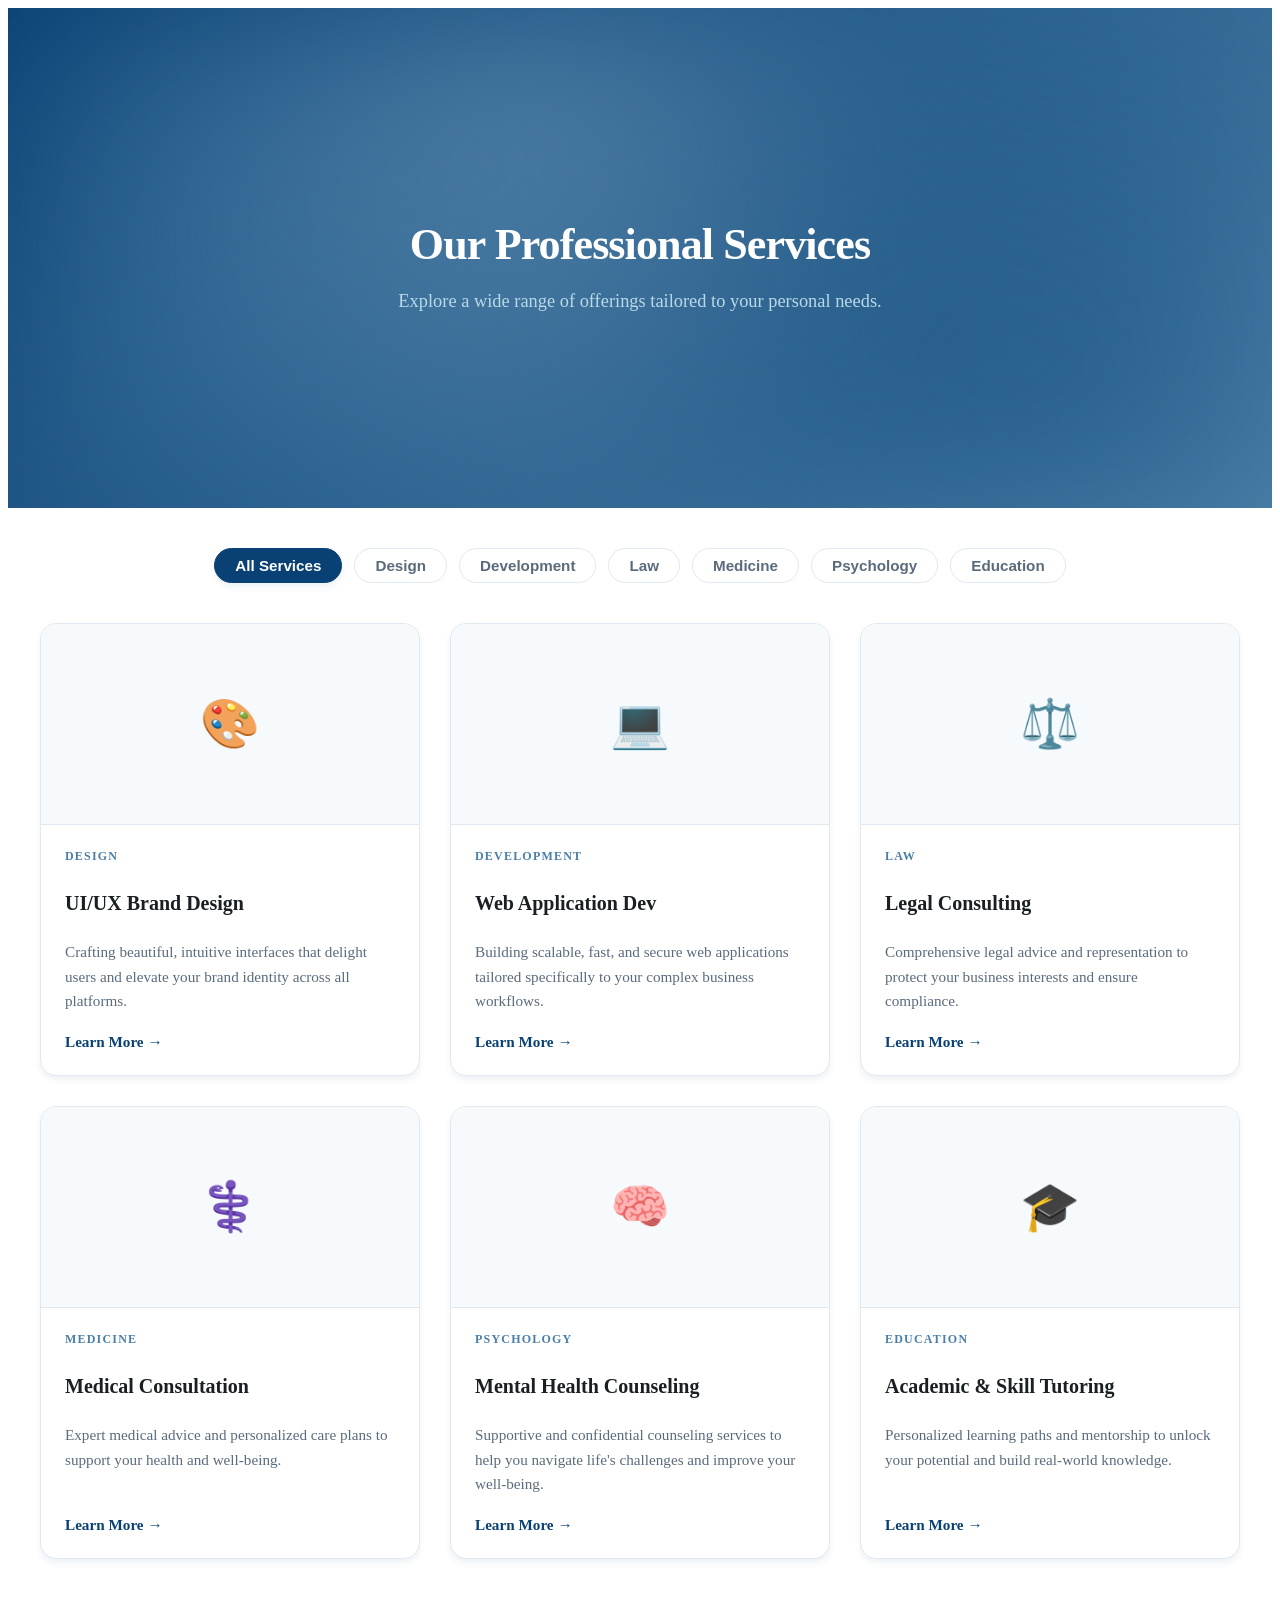
==== content/cat.html @ 3f2e5141 "update" ====
<!DOCTYPE html>
<html lang="en">
<head>
    <meta charset="UTF-8">
    <meta name="viewport" content="width=device-width, initial-scale=1.0">
    <title>Our Services</title>
    <link rel="stylesheet" href="../css/cat_new.css">
    
</head>
<body>

    <section class="hero">
        <div class="hero-content">
            <h1>Our Professional Services</h1>
            <p>Explore a wide range of offerings tailored to your personal needs.</p>
        </div>
    </section>

    <div class="container">
        <div class="filter-container">
            <button class="filter-btn active" data-target="all">All Services</button>
            <button class="filter-btn" data-target="design">Design</button>
            <button class="filter-btn" data-target="development">Development</button>
            <button class="filter-btn" data-target="law">Law</button>
            <button class="filter-btn" data-target="medicine">Medicine</button>
            <button class="filter-btn" data-target="psychology">Psychology</button>
            <button class="filter-btn" data-target="education">Education</button>
        </div>

        <div class="services-grid">
            
            <div class="service-card" data-category="design">
                <div class="card-image">🎨</div>
                <div class="card-content">
                    <span class="card-category">Design</span>
                    <h3 class="card-title">UI/UX Brand Design</h3>
                    <p class="card-description">Crafting beautiful, intuitive interfaces that delight users and elevate your brand identity across all platforms.</p>
                    <a href="services.html?category=design" class="card-link">Learn More &rarr;</a>
                </div>
            </div>

            <div class="service-card" data-category="development">
                <div class="card-image">💻</div>
                <div class="card-content">
                    <span class="card-category">Development</span>
                    <h3 class="card-title">Web Application Dev</h3>
                    <p class="card-description">Building scalable, fast, and secure web applications tailored specifically to your complex business workflows.</p>
                    <a href="services.html?category=development" class="card-link">Learn More &rarr;</a>
                </div>
            </div>

            <div class="service-card" data-category="law">
                <div class="card-image">⚖️</div>
                <div class="card-content">
                    <span class="card-category">Law</span>
                    <h3 class="card-title">Legal Consulting</h3>
                    <p class="card-description">Comprehensive legal advice and representation to protect your business interests and ensure compliance.</p>
                    <a href="services.html?category=law" class="card-link">Learn More &rarr;</a>
                </div>
            </div>

            <div class="service-card" data-category="medicine">
                <div class="card-image">⚕️</div>
                <div class="card-content">
                    <span class="card-category">Medicine</span>
                    <h3 class="card-title">Medical Consultation</h3>
                    <p class="card-description">Expert medical advice and personalized care plans to support your health and well-being.</p>
                    <a href="services.html?category=medicine" class="card-link">Learn More &rarr;</a>
                </div>
            </div>

            <div class="service-card" data-category="psychology">
                <div class="card-image">🧠</div>
                <div class="card-content">
                    <span class="card-category">Psychology</span>
                    <h3 class="card-title">Mental Health Counseling</h3>
                    <p class="card-description">Supportive and confidential counseling services to help you navigate life's challenges and improve your well-being.</p>
                    <a href="services.html?category=psychology" class="card-link">Learn More &rarr;</a>
                </div>
            </div>

            <div class="service-card" data-category="education">
                <div class="card-image">🎓</div>
                <div class="card-content">
                    <span class="card-category">Education</span>
                    <h3 class="card-title">Academic & Skill Tutoring</h3>
                    <p class="card-description">Personalized learning paths and mentorship to unlock your potential and build real-world knowledge.</p>
                    <a href="services.html?category=education" class="card-link">Learn More &rarr;</a>
                </div>
            </div>

        </div>
    </div>
    <script src="../JavaScript/data.js"></script>
    <script src="../JavaScript/cat.js"></script>
</body>
</html>
---- css/cat_new.css ----
:root {
    --primary: #0A4174;
    --primary-hover: #08315a;
    --accent: #4A7FA7;
    --accent-light: #B7D9E8;
    --light-bg: #F6FAFD;
    --text-dark: #1A1F24;
    --text-muted: #5A6B7C;
    --white: #ffffff;
    --border: #E2E8F0;
    --shadow-md: 0 4px 6px rgba(10, 65, 116, 0.07);
    --shadow-lg: 0 10px 25px rgba(10, 65, 116, 0.1);
    --shadow-xl: 0 20px 40px rgba(10, 65, 116, 0.15);
    --radius-md: 12px;
    --radius-lg: 16px;
    --transition: all 0.3s cubic-bezier(0.4, 0, 0.2, 1);
}

.hero {
    position: relative;
    min-height: 380px;
    display: flex;
    align-items: center;
    justify-content: center;
    padding: 60px 20px;
    overflow: hidden;
    background: linear-gradient(135deg, var(--primary), var(--accent));
}

.hero::before {
    content: '';
    position: absolute;
    top: 0;
    left: 0;
    right: 0;
    bottom: 0;
    background: radial-gradient(circle at 20% 50%, rgba(74, 127, 167, 0.5) 0%, transparent 50%),
                radial-gradient(circle at 80% 80%, rgba(10, 65, 116, 0.4) 0%, transparent 50%),
                radial-gradient(circle at 40% 20%, rgba(183, 217, 232, 0.3) 0%, transparent 50%);
    filter: blur(80px);
    z-index: 0;
}

.hero-content {
    position: relative;
    z-index: 1;
    text-align: center;
    color: var(--white);
    max-width: 800px;
}

.hero h1 {
    font-size: 2.75rem;
    font-weight: 700;
    color: var(--white);
    margin-bottom: 12px;
    letter-spacing: -0.02em;
}

.hero p {
    font-size: 1.15rem;
    color: var(--accent-light);
    line-height: 1.5;
}

.container {
    max-width: 1200px;
    margin: 0 auto;
    padding: 40px 20px;
}

header {
    text-align: center;
    margin-bottom: 30px;
}

header h1 {
    font-size: 2rem;
    color: var(--text-dark);
    margin-bottom: 8px;
    font-weight: 700;
}

header p {
    color: var(--text-muted);
    font-size: 1rem;
}

.filter-container {
    display: flex;
    justify-content: center;
    gap: 12px;
    margin-bottom: 40px;
    flex-wrap: wrap;
}

.filter-btn {
    background-color: var(--white);
    border: 1px solid var(--border);
    color: var(--text-muted);
    padding: 8px 20px;
    font-size: 0.95rem;
    font-weight: 600;
    border-radius: 30px;
    cursor: pointer;
    transition: var(--transition);
}

.filter-btn:hover {
    border-color: var(--accent);
    color: var(--primary);
    background-color: var(--light-bg);
}

.filter-btn.active {
    background-color: var(--primary);
    border-color: var(--primary);
    color: var(--white);
    box-shadow: var(--shadow-md);
}

.services-grid {
    display: grid;
    grid-template-columns: repeat(auto-fill, minmax(300px, 1fr));
    gap: 30px;
}

.service-card {
    background-color: var(--white);
    border-radius: var(--radius-lg);
    overflow: hidden;
    box-shadow: var(--shadow-md);
    border: 1px solid var(--border);
    transition: var(--transition);
    display: flex;
    flex-direction: column;
}

.service-card.hide {
    display: none;
}

.service-card:hover {
    transform: translateY(-6px);
    box-shadow: var(--shadow-xl);
    border-color: var(--accent-light);
}

.card-image {
    height: 200px;
    background-color: var(--light-bg);
    display: flex;
    align-items: center;
    justify-content: center;
    font-size: 3rem;
    border-bottom: 1px solid var(--border);
}

.card-content {
    padding: 24px;
    flex-grow: 1;
    display: flex;
    flex-direction: column;
}

.card-category {
    font-size: 0.75rem;
    text-transform: uppercase;
    font-weight: 700;
    color: var(--accent);
    margin-bottom: 8px;
    letter-spacing: 1.2px;
}

.card-title {
    font-size: 1.25rem;
    color: var(--text-dark);
    margin-bottom: 10px;
    font-weight: 600;
}

.card-description {
    color: var(--text-muted);
    font-size: 0.95rem;
    line-height: 1.6;
    margin-bottom: 20px;
}

.card-link {
    margin-top: auto;
    color: var(--primary);
    text-decoration: none;
    font-weight: 600;
    display: inline-flex;
    align-items: center;
    gap: 6px;
    font-size: 0.95rem;
    transition: var(--transition);
}

.card-link:hover {
    color: var(--primary-hover);
    gap: 10px;
}

@media (max-width: 768px) {
    .hero {
        min-height: 300px;
        padding: 40px 20px;
    }

    .hero h1 {
        font-size: 2rem;
    }

    .hero p {
        font-size: 1rem;
    }

    header h1 {
        font-size: 1.75rem;
    }

    .services-grid {
        grid-template-columns: repeat(auto-fill, minmax(260px, 1fr));
        gap: 20px;
    }
}
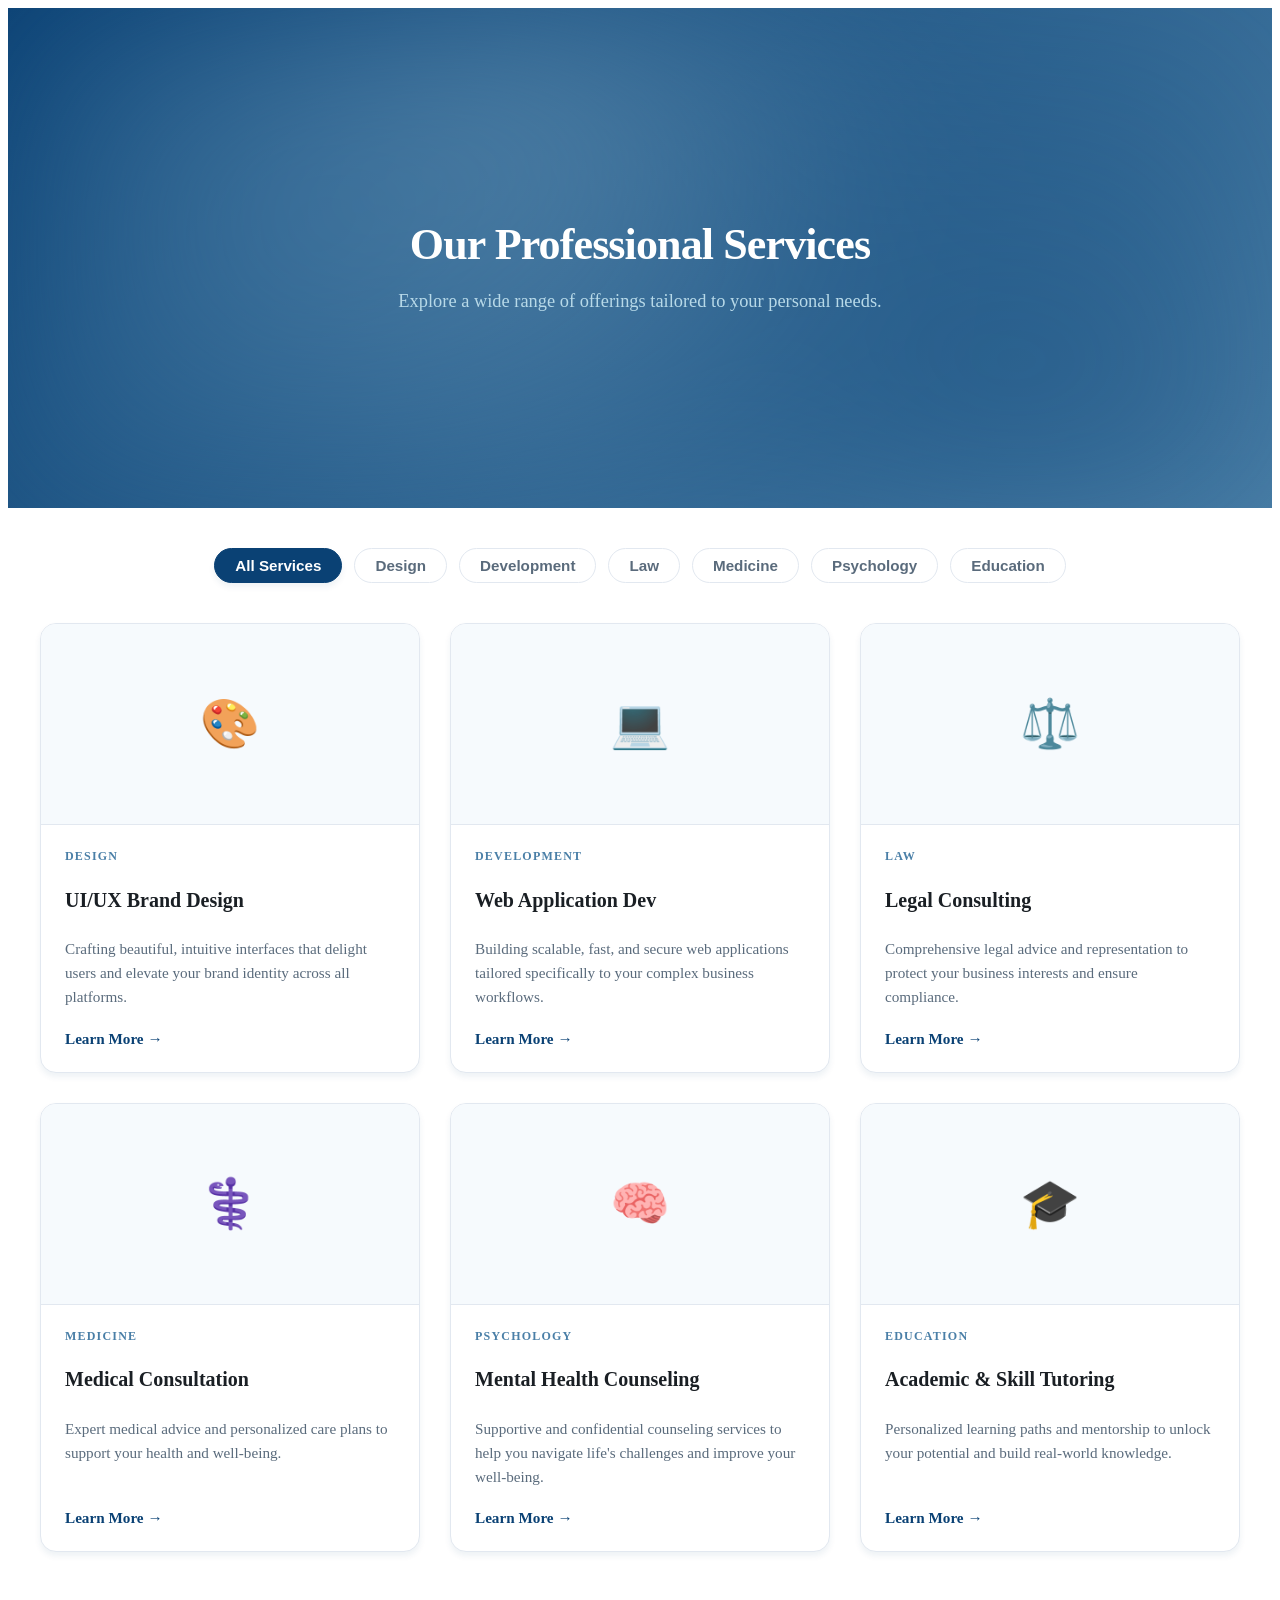
==== commit 84738e5c: "quick w3c verification" ====
--- a/content/cat.html
+++ b/content/cat.html
@@ -4,7 +4,7 @@
     <meta charset="UTF-8">
     <meta name="viewport" content="width=device-width, initial-scale=1.0">
     <title>Our Services</title>
-    <link rel="stylesheet" href="../css/cat_new.css">
+    <link rel="stylesheet" href="../style/cat_new.css">
     
 </head>
 <body>
@@ -33,7 +33,7 @@
                 <div class="card-image">🎨</div>
                 <div class="card-content">
                     <span class="card-category">Design</span>
-                    <h3 class="card-title">UI/UX Brand Design</h3>
+                    <h2 class="card-title">UI/UX Brand Design</h2>
                     <p class="card-description">Crafting beautiful, intuitive interfaces that delight users and elevate your brand identity across all platforms.</p>
                     <a href="services.html?category=design" class="card-link">Learn More &rarr;</a>
                 </div>
@@ -43,7 +43,7 @@
                 <div class="card-image">💻</div>
                 <div class="card-content">
                     <span class="card-category">Development</span>
-                    <h3 class="card-title">Web Application Dev</h3>
+                    <h2 class="card-title">Web Application Dev</h2>
                     <p class="card-description">Building scalable, fast, and secure web applications tailored specifically to your complex business workflows.</p>
                     <a href="services.html?category=development" class="card-link">Learn More &rarr;</a>
                 </div>
@@ -53,7 +53,7 @@
                 <div class="card-image">⚖️</div>
                 <div class="card-content">
                     <span class="card-category">Law</span>
-                    <h3 class="card-title">Legal Consulting</h3>
+                    <h2 class="card-title">Legal Consulting</h2>
                     <p class="card-description">Comprehensive legal advice and representation to protect your business interests and ensure compliance.</p>
                     <a href="services.html?category=law" class="card-link">Learn More &rarr;</a>
                 </div>
@@ -63,7 +63,7 @@
                 <div class="card-image">⚕️</div>
                 <div class="card-content">
                     <span class="card-category">Medicine</span>
-                    <h3 class="card-title">Medical Consultation</h3>
+                    <h2 class="card-title">Medical Consultation</h2>
                     <p class="card-description">Expert medical advice and personalized care plans to support your health and well-being.</p>
                     <a href="services.html?category=medicine" class="card-link">Learn More &rarr;</a>
                 </div>
@@ -73,7 +73,7 @@
                 <div class="card-image">🧠</div>
                 <div class="card-content">
                     <span class="card-category">Psychology</span>
-                    <h3 class="card-title">Mental Health Counseling</h3>
+                    <h2 class="card-title">Mental Health Counseling</h2>
                     <p class="card-description">Supportive and confidential counseling services to help you navigate life's challenges and improve your well-being.</p>
                     <a href="services.html?category=psychology" class="card-link">Learn More &rarr;</a>
                 </div>
@@ -83,7 +83,7 @@
                 <div class="card-image">🎓</div>
                 <div class="card-content">
                     <span class="card-category">Education</span>
-                    <h3 class="card-title">Academic & Skill Tutoring</h3>
+                    <h2 class="card-title">Academic & Skill Tutoring</h2>
                     <p class="card-description">Personalized learning paths and mentorship to unlock your potential and build real-world knowledge.</p>
                     <a href="services.html?category=education" class="card-link">Learn More &rarr;</a>
                 </div>
--- a/style/cat_new.css
+++ b/style/cat_new.css
@@ -0,0 +1,228 @@
+:root {
+    --primary: #0A4174;
+    --primary-hover: #08315a;
+    --accent: #4A7FA7;
+    --accent-light: #B7D9E8;
+    --light-bg: #F6FAFD;
+    --text-dark: #1A1F24;
+    --text-muted: #5A6B7C;
+    --white: #ffffff;
+    --border: #E2E8F0;
+    --shadow-md: 0 4px 6px rgba(10, 65, 116, 0.07);
+    --shadow-lg: 0 10px 25px rgba(10, 65, 116, 0.1);
+    --shadow-xl: 0 20px 40px rgba(10, 65, 116, 0.15);
+    --radius-md: 12px;
+    --radius-lg: 16px;
+    --transition: all 0.3s cubic-bezier(0.4, 0, 0.2, 1);
+}
+
+.hero {
+    position: relative;
+    min-height: 380px;
+    display: flex;
+    align-items: center;
+    justify-content: center;
+    padding: 60px 20px;
+    overflow: hidden;
+    background: linear-gradient(135deg, var(--primary), var(--accent));
+}
+
+.hero::before {
+    content: '';
+    position: absolute;
+    top: 0;
+    left: 0;
+    right: 0;
+    bottom: 0;
+    background: radial-gradient(circle at 20% 50%, rgba(74, 127, 167, 0.5) 0%, transparent 50%),
+                radial-gradient(circle at 80% 80%, rgba(10, 65, 116, 0.4) 0%, transparent 50%),
+                radial-gradient(circle at 40% 20%, rgba(183, 217, 232, 0.3) 0%, transparent 50%);
+    filter: blur(80px);
+    z-index: 0;
+}
+
+.hero-content {
+    position: relative;
+    z-index: 1;
+    text-align: center;
+    color: var(--white);
+    max-width: 800px;
+}
+
+.hero h1 {
+    font-size: 2.75rem;
+    font-weight: 700;
+    color: var(--white);
+    margin-bottom: 12px;
+    letter-spacing: -0.02em;
+}
+
+.hero p {
+    font-size: 1.15rem;
+    color: var(--accent-light);
+    line-height: 1.5;
+}
+
+.container {
+    max-width: 1200px;
+    margin: 0 auto;
+    padding: 40px 20px;
+}
+
+header {
+    text-align: center;
+    margin-bottom: 30px;
+}
+
+header h1 {
+    font-size: 2rem;
+    color: var(--text-dark);
+    margin-bottom: 8px;
+    font-weight: 700;
+}
+
+header p {
+    color: var(--text-muted);
+    font-size: 1rem;
+}
+
+.filter-container {
+    display: flex;
+    justify-content: center;
+    gap: 12px;
+    margin-bottom: 40px;
+    flex-wrap: wrap;
+}
+
+.filter-btn {
+    background-color: var(--white);
+    border: 1px solid var(--border);
+    color: var(--text-muted);
+    padding: 8px 20px;
+    font-size: 0.95rem;
+    font-weight: 600;
+    border-radius: 30px;
+    cursor: pointer;
+    transition: var(--transition);
+}
+
+.filter-btn:hover {
+    border-color: var(--accent);
+    color: var(--primary);
+    background-color: var(--light-bg);
+}
+
+.filter-btn.active {
+    background-color: var(--primary);
+    border-color: var(--primary);
+    color: var(--white);
+    box-shadow: var(--shadow-md);
+}
+
+.services-grid {
+    display: grid;
+    grid-template-columns: repeat(auto-fill, minmax(300px, 1fr));
+    gap: 30px;
+}
+
+.service-card {
+    background-color: var(--white);
+    border-radius: var(--radius-lg);
+    overflow: hidden;
+    box-shadow: var(--shadow-md);
+    border: 1px solid var(--border);
+    transition: var(--transition);
+    display: flex;
+    flex-direction: column;
+}
+
+.service-card.hide {
+    display: none;
+}
+
+.service-card:hover {
+    transform: translateY(-6px);
+    box-shadow: var(--shadow-xl);
+    border-color: var(--accent-light);
+}
+
+.card-image {
+    height: 200px;
+    background-color: var(--light-bg);
+    display: flex;
+    align-items: center;
+    justify-content: center;
+    font-size: 3rem;
+    border-bottom: 1px solid var(--border);
+}
+
+.card-content {
+    padding: 24px;
+    flex-grow: 1;
+    display: flex;
+    flex-direction: column;
+}
+
+.card-category {
+    font-size: 0.75rem;
+    text-transform: uppercase;
+    font-weight: 700;
+    color: var(--accent);
+    margin-bottom: 8px;
+    letter-spacing: 1.2px;
+}
+
+.card-title {
+    font-size: 1.25rem;
+    color: var(--text-dark);
+    margin-bottom: 10px;
+    font-weight: 600;
+}
+
+.card-description {
+    color: var(--text-muted);
+    font-size: 0.95rem;
+    line-height: 1.6;
+    margin-bottom: 20px;
+}
+
+.card-link {
+    margin-top: auto;
+    color: var(--primary);
+    text-decoration: none;
+    font-weight: 600;
+    display: inline-flex;
+    align-items: center;
+    gap: 6px;
+    font-size: 0.95rem;
+    transition: var(--transition);
+}
+
+.card-link:hover {
+    color: var(--primary-hover);
+    gap: 10px;
+}
+
+@media (max-width: 768px) {
+    .hero {
+        min-height: 300px;
+        padding: 40px 20px;
+    }
+
+    .hero h1 {
+        font-size: 2rem;
+    }
+
+    .hero p {
+        font-size: 1rem;
+    }
+
+    header h1 {
+        font-size: 1.75rem;
+    }
+
+    .services-grid {
+        grid-template-columns: repeat(auto-fill, minmax(260px, 1fr));
+        gap: 20px;
+    }
+}
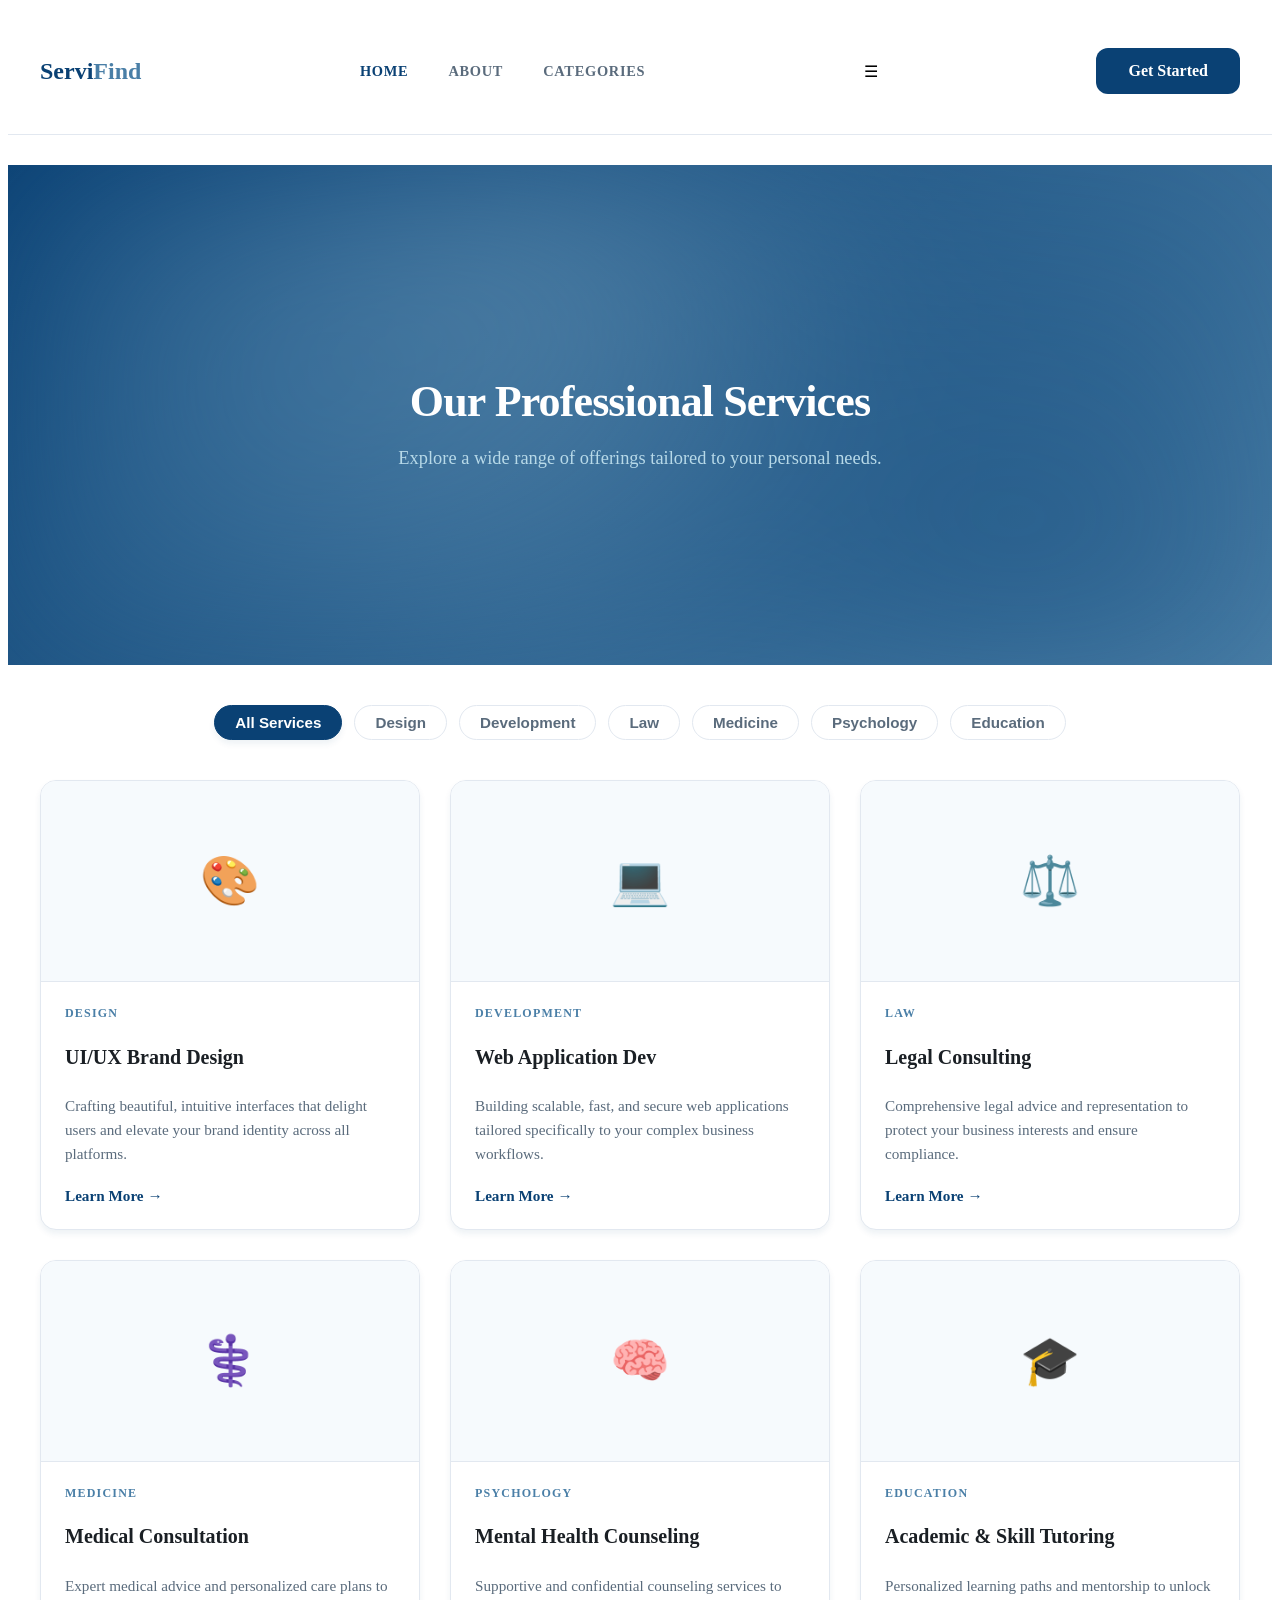
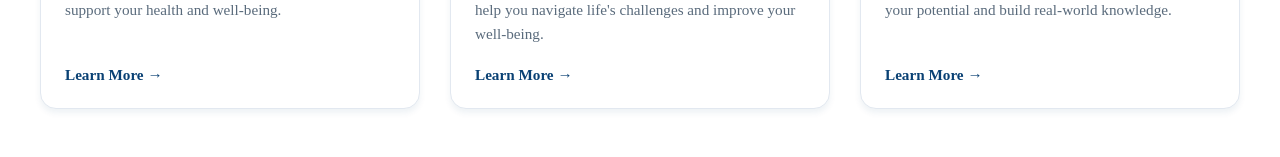
==== commit b444dcaf: "added the header to two pages" ====
--- a/content/cat.html
+++ b/content/cat.html
@@ -8,6 +8,21 @@
     
 </head>
 <body>
+    <header>
+        <div class="headerCont container">
+            <a href="#" class="logo">Servi<span>Find</span></a>
+            <nav>
+                <a href="#hero" class="active">Home</a>
+                <a href="#about">About</a>
+                <a href="#categories">Categories</a>
+            </nav>
+            <div class="menu-toggle" id="menuToggle">
+                ☰
+            </div>
+            <a href="content/logRegister.html" class="btn">Get Started</a>
+            
+        </div>
+    </header>
 
     <section class="hero">
         <div class="hero-content">
--- a/style/cat_new.css
+++ b/style/cat_new.css
@@ -15,7 +15,89 @@
     --radius-lg: 16px;
     --transition: all 0.3s cubic-bezier(0.4, 0, 0.2, 1);
 }
-
+header {
+    position: sticky;
+    top: 0;
+    background: rgba(255, 255, 255, 0.95);
+    backdrop-filter: blur(10px);
+    border-bottom: 1px solid var(--border);
+    z-index: 1000;
+}
+
+.headerCont {
+    display: flex;
+    align-items: center;
+    justify-content: space-between;
+    padding: 20px 0;
+}
+
+.logo {
+    font-size: 1.5rem;
+    font-weight: 900;
+    color: var(--primary);
+    text-decoration: none;
+}
+
+.logo span {
+    color: var(--accent);
+}
+
+nav {
+    display: flex;
+    gap: 40px;
+}
+
+nav a {
+    text-decoration: none;
+    color: var(--text-muted);
+    font-weight: 600;
+    font-size: 0.9rem;
+    text-transform: uppercase;
+    letter-spacing: 0.05em;
+    transition: var(--transition);
+}
+
+nav a:hover,
+nav a.active {
+    color: var(--primary);
+}
+
+
+.btn {
+    text-decoration: none;
+    background: var(--primary);
+    color: var(--white);
+    padding: 14px 32px;
+    border-radius: var(--radius-md);
+    font-weight: 700;
+    transition: var(--transition);
+    border: none;
+    cursor: pointer;
+    display: inline-block;
+}
+
+.btn:hover {
+    background: var(--primary-hover);
+    transform: translateY(-2px);
+    box-shadow: var(--shadow-lg);
+}
+
+.btn-outline {
+    text-decoration: none;
+    background: transparent;
+    color: var(--primary);
+    padding: 14px 32px;
+    border-radius: var(--radius-md);
+    font-weight: 700;
+    border: 2px solid var(--primary);
+    transition: var(--transition);
+    display: inline-block;
+}
+
+.btn-outline:hover {
+    background: var(--light-bg);
+    transform: translateY(-2px);
+}
 .hero {
     position: relative;
     min-height: 380px;
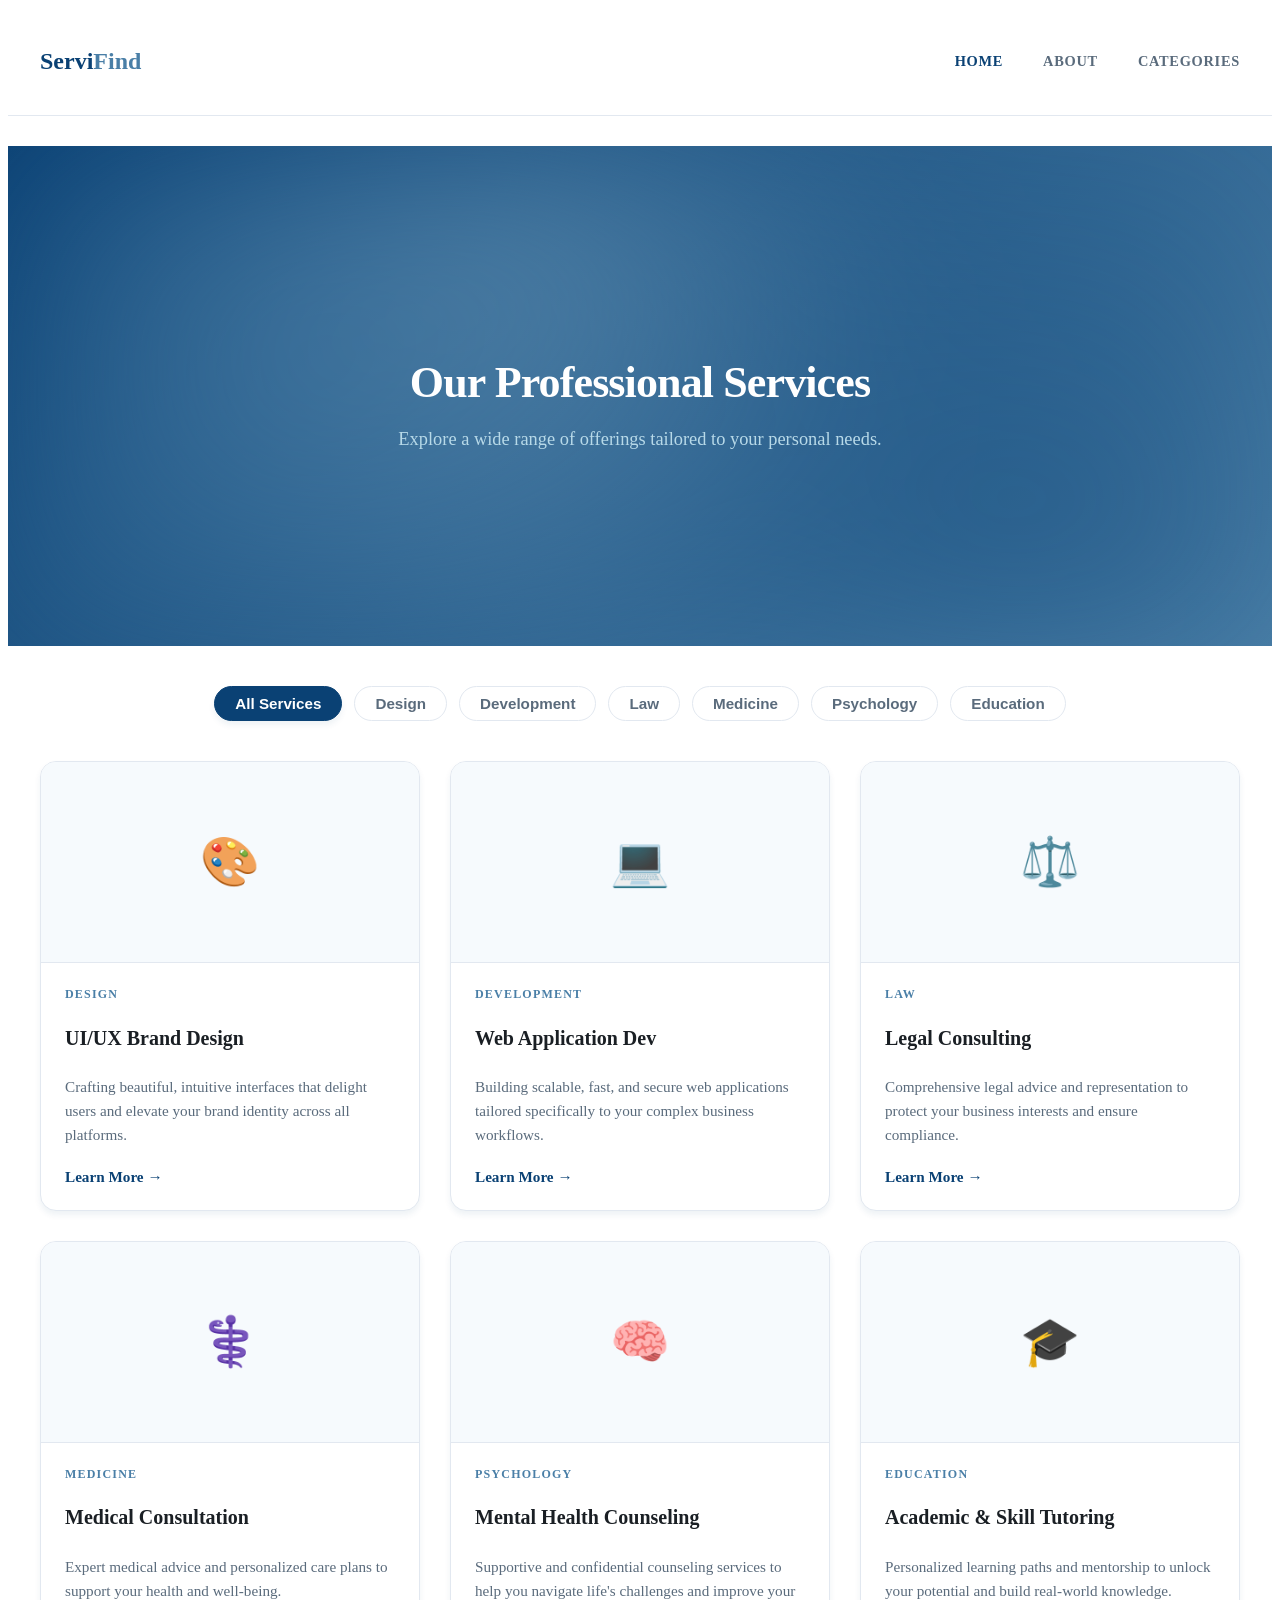
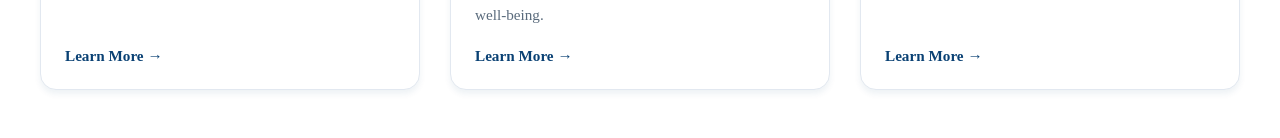
==== commit a41343cb: "last update(hopefully" ====
--- a/content/cat.html
+++ b/content/cat.html
@@ -12,14 +12,13 @@
         <div class="headerCont container">
             <a href="#" class="logo">Servi<span>Find</span></a>
             <nav>
-                <a href="#hero" class="active">Home</a>
-                <a href="#about">About</a>
-                <a href="#categories">Categories</a>
+                <a href="../index.html" class="active">Home</a>
+                <a href="../index.html#about">About</a>
+                <a href="cat.html">Categories</a>
             </nav>
             <div class="menu-toggle" id="menuToggle">
                 ☰
             </div>
-            <a href="content/logRegister.html" class="btn">Get Started</a>
             
         </div>
     </header>
--- a/style/cat_new.css
+++ b/style/cat_new.css
@@ -152,7 +152,7 @@
 }
 
 header {
-    text-align: center;
+    text-align: left;
     margin-bottom: 30px;
 }
 
@@ -287,8 +287,7 @@
 
 @media (max-width: 768px) {
     .hero {
-        min-height: 300px;
-        padding: 40px 20px;
+        display: none;
     }
 
     .hero h1 {
@@ -307,4 +306,94 @@
         grid-template-columns: repeat(auto-fill, minmax(260px, 1fr));
         gap: 20px;
     }
+}
+.menu-toggle{
+    display:none;
+    font-size:2rem;
+    cursor:pointer;
+    color:var(--primary);
+}
+@media (max-width: 768px) {
+    .headerCont {
+        position: relative;
+        padding: 15px 0;
+        display: flex;
+        align-items: center;
+        justify-content: space-between;
+        flex-wrap: nowrap;
+    }
+
+    .btn, .btn-outline {
+        display: none;
+    }
+
+    .menu-toggle {
+        display: block;
+        margin-left: auto;
+    }
+
+    nav {
+        display: none;
+        position: absolute;
+        top: 100%; 
+        left: 0;
+        right: 0;
+        width: 100%;
+        background: var(--white);
+        flex-direction: column;
+        padding: 24px;
+        border-radius: var(--radius-md);
+        box-shadow: var(--shadow-lg);
+        gap: 20px;
+        text-align: center;
+        border: 1px solid var(--border);
+        z-index: 9999;
+    }
+
+    nav.active {
+        display: flex; 
+    }
+
+    .hero {
+        min-height: 260px;
+        padding: 40px 20px;
+    }
+
+    .hero h1 {
+        font-size: 2rem;
+    }
+
+    .hero p {
+        font-size: 1rem;
+    }
+
+    .filter-container {
+        gap: 8px;
+        margin-bottom: 30px;
+    }
+
+    .filter-btn {
+        padding: 6px 16px;
+        font-size: 0.85rem;
+    }
+
+    .services-grid {
+        grid-template-columns: repeat(auto-fill, minmax(260px, 1fr));
+        gap: 20px;
+    }
+}
+
+@media (max-width: 480px) {
+    .container {
+        padding: 24px 16px;
+    }
+
+    .services-grid {
+        grid-template-columns: 1fr; 
+    }
+
+    .card-image {
+        height: 160px;
+        font-size: 2.5rem;
+    }
 }
